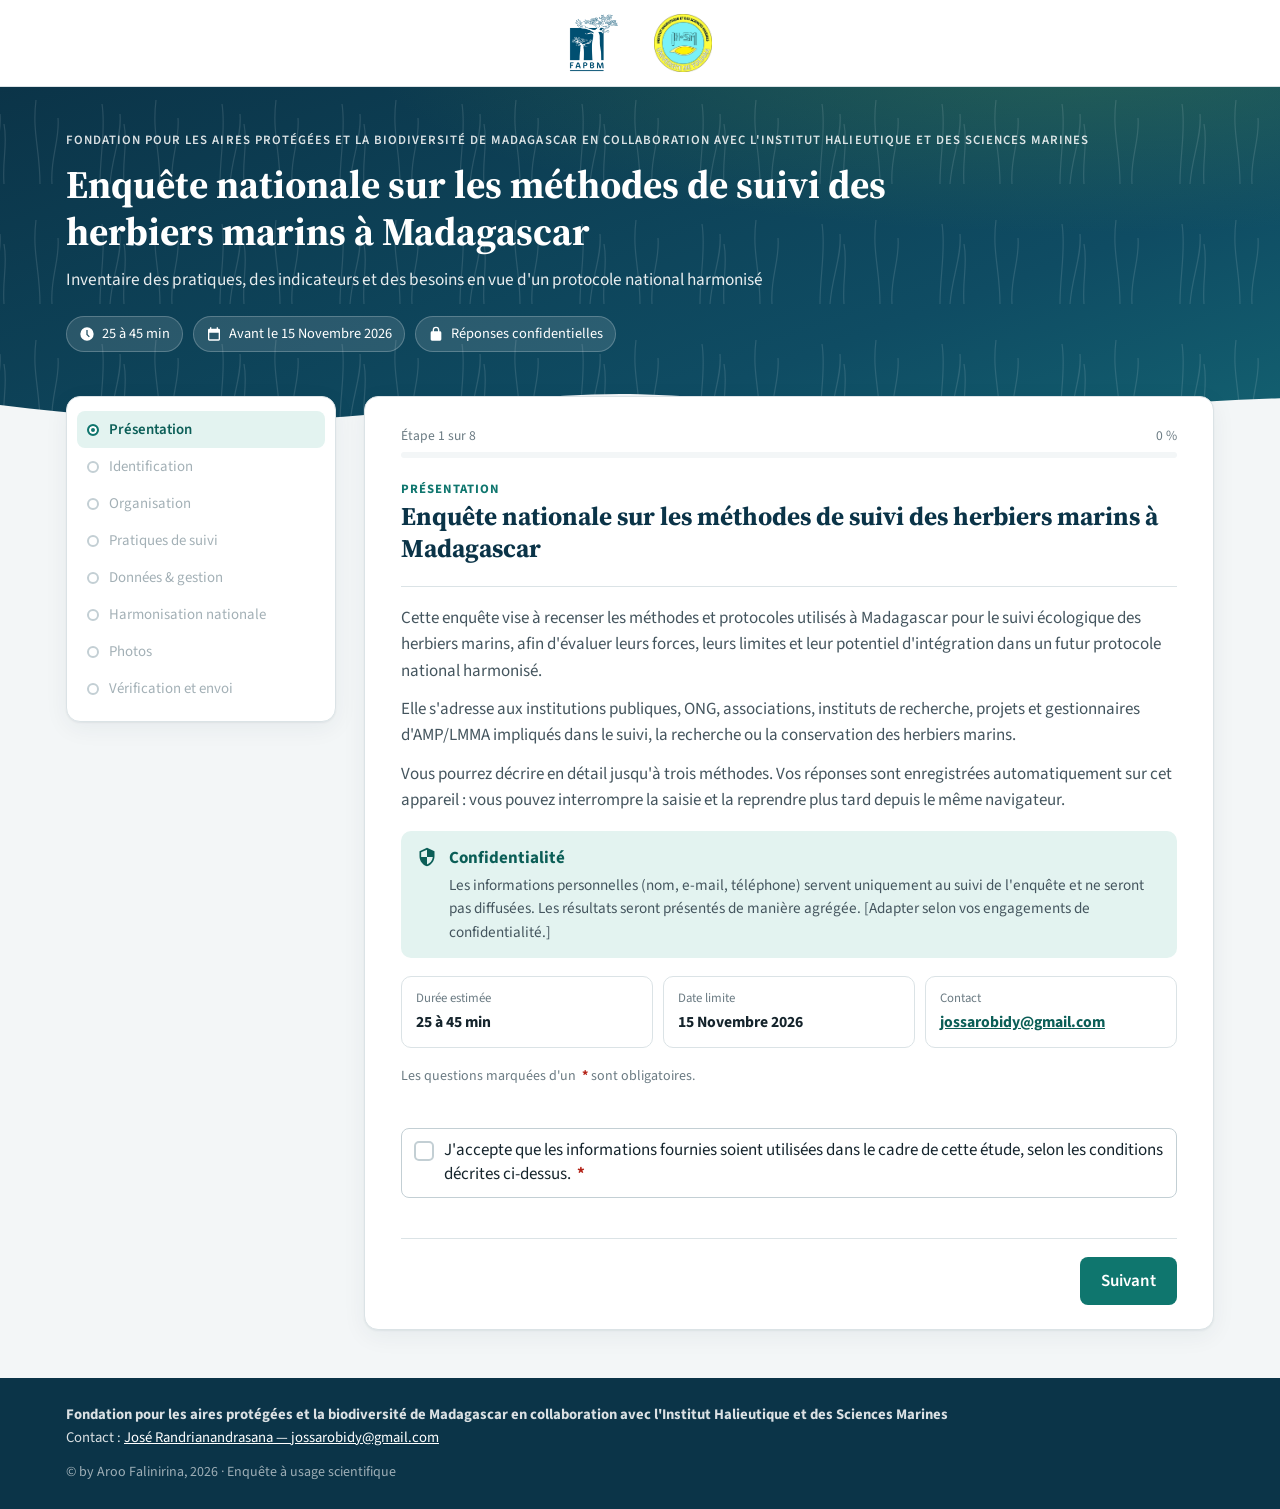
==== index.html @ 2fe5916b "first commit" ====
<!doctype html>
<html lang="fr">
<head>
  <meta charset="utf-8">
  <meta name="viewport" content="width=device-width, initial-scale=1">
  <title>Enquête — Suivi des herbiers marins à Madagascar</title>
  <meta name="description" content="Enquête nationale sur les méthodes de suivi écologique des herbiers marins à Madagascar.">
  <meta name="robots" content="noindex">
  <link rel="icon" href="assets/img/favicon.svg" type="image/svg+xml">
  <link rel="preconnect" href="https://fonts.googleapis.com">
  <link rel="preconnect" href="https://fonts.gstatic.com" crossorigin>
  <link href="https://fonts.googleapis.com/css2?family=Source+Sans+3:wght@400;500;600;700&family=Source+Serif+4:opsz,wght@8..60,600;8..60,700&display=swap" rel="stylesheet">
  <link rel="stylesheet" href="assets/css/style.css">
</head>
<body>
  <header class="topbar">
    <div class="wrap">
      <ul class="logos" id="logos" aria-label="Institutions partenaires"></ul>
    </div>
  </header>

  <section class="hero">
    <div class="wrap hero-inner">
      <p class="hero-org" id="heroOrganizer"></p>
      <h1 id="heroTitle"></h1>
      <p class="hero-sub" id="heroSubtitle"></p>
      <ul class="chips">
        <li><svg viewBox="0 0 24 24" width="16" height="16" aria-hidden="true"><path fill="currentColor" d="M12 2a10 10 0 1 0 0 20 10 10 0 0 0 0-20zm1 10.4 3.2 3.2-1.4 1.4-3.8-3.8V6h2v6.4z"/></svg><span id="chipTime"></span></li>
        <li><svg viewBox="0 0 24 24" width="16" height="16" aria-hidden="true"><path fill="currentColor" d="M19 4h-1V2h-2v2H8V2H6v2H5a2 2 0 0 0-2 2v14a2 2 0 0 0 2 2h14a2 2 0 0 0 2-2V6a2 2 0 0 0-2-2zm0 16H5V10h14v10z"/></svg><span>Avant le <span id="chipDeadline"></span></span></li>
        <li><svg viewBox="0 0 24 24" width="16" height="16" aria-hidden="true"><path fill="currentColor" d="M18 8h-1V6A5 5 0 0 0 7 6v2H6a2 2 0 0 0-2 2v10c0 1.1.9 2 2 2h12a2 2 0 0 0 2-2V10a2 2 0 0 0-2-2zM9 6a3 3 0 0 1 6 0v2H9V6z"/></svg>Réponses confidentielles</li>
      </ul>
    </div>
    <svg class="hero-wave" viewBox="0 0 1440 60" preserveAspectRatio="none" aria-hidden="true"><path d="M0 30c120 20 240 30 360 20S600 10 720 14s240 30 360 30 240-20 360-24v40H0z" fill="var(--bg)"/></svg>
  </section>

  <main class="wrap" id="app">
    <div class="layout">
      <aside class="sidebar" aria-label="Étapes du questionnaire">
        <button type="button" class="nav-toggle" id="navToggle" aria-controls="stepList">
          <span class="muted small">Étape en cours</span><strong id="mobileStepName"></strong>
          <svg viewBox="0 0 24 24" width="20" height="20" aria-hidden="true"><path fill="currentColor" d="M7 10l5 5 5-5z"/></svg>
        </button>
        <nav><ol class="step-list" id="stepList"></ol></nav>
      </aside>

      <div class="panel" id="formTop">
        <div class="progress-wrap">
          <div class="progress-meta"><span id="progressLabel"></span><span id="progressPct"></span></div>
          <div class="progress" role="progressbar" aria-valuemin="0" aria-valuemax="100" aria-valuenow="0"><div class="progress-bar" id="progressBar"></div></div>
        </div>

        <div class="draft-banner" id="draftBanner" hidden>
          <p><strong>Un brouillon a été retrouvé sur cet appareil.</strong> Souhaitez-vous reprendre là où vous vous étiez arrêté(e) ? <span class="muted small">(les photos éventuelles devront être ajoutées à nouveau)</span></p>
          <div><button type="button" class="btn btn-primary btn-sm" id="btnResume">Reprendre</button>
          <button type="button" class="btn btn-ghost btn-sm" id="btnRestart">Recommencer</button></div>
        </div>

        <form id="form" novalidate>
          <div id="stepContainer"></div>
          <div class="form-nav">
            <button type="button" class="btn btn-ghost" id="btnPrev">← Précédent</button>
            <span class="save-state muted small" id="saveState" aria-live="polite"></span>
            <button type="button" class="btn btn-primary" id="btnNext">Suivant</button>
          </div>
        </form>
      </div>
    </div>
  </main>

  <footer class="footer">
    <div class="wrap footer-inner">
      <p><strong id="footerOrganizer"></strong><br>Contact : <a id="footerContact" href="#"></a></p>
      <p class="muted small">©  by Aroo Falinirina, <span id="footerYear"></span> · Enquête à usage scientifique</p>
    </div>
  </footer>

  <script src="assets/js/survey-config.js"></script>
  <script src="assets/js/app.js"></script>
</body>
</html>
---- assets/css/style.css ----
/* ============================================================
   Enquête herbiers marins — feuille de style
   Couleurs principales : modifier les variables ci-dessous
   ============================================================ */
:root {
  color-scheme: light;
  --navy: #0b3448;
  --navy-2: #0f4c63;
  --accent: #0f766e;          /* vert-bleu (boutons, sélection) */
  --accent-strong: #0b5e57;
  --accent-soft: #e3f3f0;
  --seagrass: #4f8f4f;
  --bg: #f3f6f7;
  --surface: #ffffff;
  --ink: #15242c;
  --ink-2: #44555e;
  --muted: #6b7b83;
  --line: #dbe3e6;
  --line-strong: #c3cfd4;
  --danger: #b42318;
  --danger-soft: #fdecea;
  --warn-soft: #fff6e5;
  --radius: 10px;
  --shadow: 0 1px 2px rgba(11, 52, 72, .06), 0 6px 24px rgba(11, 52, 72, .06);
  --font: "Source Sans 3", system-ui, -apple-system, "Segoe UI", Roboto, sans-serif;
  --serif: "Source Serif 4", Georgia, serif;
}

* { box-sizing: border-box; }
html { scroll-behavior: smooth; }
body { margin: 0; background: var(--bg); color: var(--ink); font: 400 17px/1.55 var(--font); -webkit-font-smoothing: antialiased; }
a { color: var(--accent-strong); }
[hidden] { display: none !important; }
.wrap { max-width: 1180px; margin: 0 auto; padding: 0 16px; }
.muted { color: var(--muted); }
.small { font-size: .875rem; }
code { background: var(--accent-soft); padding: 2px 6px; border-radius: 4px; font-size: .95em; }

/* ---------- barre des logos ---------- */
.topbar { background: var(--surface); border-bottom: 1px solid var(--line); }
.logos { list-style: none; margin: 0; padding: 14px 0; display: flex; flex-wrap: wrap; gap: 14px 36px; align-items: center; justify-content: center; }
.logo img { display: block; height: 58px; width: auto; max-width: 170px; object-fit: contain; }
.logo-fallback { display: inline-flex; align-items: center; height: 58px; padding: 0 14px; border: 1px dashed var(--line-strong); border-radius: 6px; color: var(--muted); font-size: .8rem; }

/* ---------- bandeau ---------- */
.hero { position: relative; color: #fff; background:
  radial-gradient(1200px 300px at 85% -10%, rgba(79, 143, 79, .35), transparent 60%),
  linear-gradient(160deg, var(--navy) 0%, var(--navy-2) 70%, #136070 100%); overflow: hidden; }
.hero::before { content: ""; position: absolute; inset: 0; opacity: .12; background-image: url("data:image/svg+xml,%3Csvg xmlns='http://www.w3.org/2000/svg' width='120' height='120' viewBox='0 0 120 120'%3E%3Cg fill='none' stroke='%23ffffff' stroke-width='1.2'%3E%3Cpath d='M20 120c0-30 6-55 2-80M30 120c2-28 12-48 10-70M44 120c-2-24 4-40 0-60'/%3E%3Cpath d='M80 120c0-34-8-52-4-84M92 120c-2-26 8-44 6-66'/%3E%3C/g%3E%3C/svg%3E"); background-position: right bottom; }
.hero-inner { position: relative; padding: 44px 16px 72px; }
.hero-org { margin: 0 0 10px; text-transform: uppercase; letter-spacing: .08em; font-size: .8rem; font-weight: 600; opacity: .85; }
.hero h1 { font-family: var(--serif); font-weight: 700; font-size: clamp(1.6rem, 3.2vw, 2.45rem); line-height: 1.2; margin: 0 0 12px; max-width: 860px; }
.hero-sub { margin: 0 0 22px; max-width: 760px; font-size: 1.08rem; opacity: .9; }
.chips { list-style: none; margin: 0; padding: 0; display: flex; flex-wrap: wrap; gap: 10px; }
.chips li { display: inline-flex; align-items: center; gap: 7px; padding: 6px 12px; border-radius: 999px; background: rgba(255,255,255,.12); border: 1px solid rgba(255,255,255,.22); font-size: .9rem; }
.chips span { margin-left: 0; }
.hero-wave { position: absolute; bottom: -1px; left: 0; width: 100%; height: 40px; }

/* ---------- mise en page ---------- */
.layout { display: grid; grid-template-columns: 270px 1fr; gap: 28px; align-items: start; margin-top: -28px; position: relative; padding-bottom: 48px; }
.panel { background: var(--surface); border: 1px solid var(--line); border-radius: 14px; box-shadow: var(--shadow); padding: 28px 36px 24px; min-width: 0; }

/* ---------- barre latérale ---------- */
.sidebar { position: sticky; top: 16px; background: var(--surface); border: 1px solid var(--line); border-radius: 14px; box-shadow: var(--shadow); padding: 14px 10px; max-height: calc(100vh - 32px); overflow: auto; }
.nav-toggle { display: none; }
.step-list, .step-list ol { list-style: none; margin: 0; padding: 0; }
.step-group { margin: 10px 0 4px; padding-top: 10px; border-top: 1px solid var(--line); }
.group-title { display: block; padding: 0 10px 4px; font-size: .74rem; text-transform: uppercase; letter-spacing: .06em; font-weight: 700; color: var(--accent-strong); overflow: hidden; text-overflow: ellipsis; white-space: nowrap; }
.step-link { display: flex; align-items: center; gap: 10px; width: 100%; padding: 7px 10px; border: 0; background: none; border-radius: 8px; text-align: left; font: inherit; font-size: .93rem; color: var(--ink-2); cursor: pointer; }
.step-link:hover:not(:disabled) { background: var(--bg); }
.step-link:disabled { cursor: default; color: #a3b0b6; }
.step-dot { flex: none; width: 12px; height: 12px; border-radius: 50%; border: 2px solid var(--line-strong); background: var(--surface); }
.step-link.is-done .step-dot { background: var(--accent); border-color: var(--accent); }
.step-link.is-current { background: var(--accent-soft); color: var(--accent-strong); font-weight: 600; }
.step-link.is-current .step-dot { border-color: var(--accent); box-shadow: inset 0 0 0 2px #fff; background: var(--accent); }

/* ---------- progression ---------- */
.progress-wrap { margin-bottom: 22px; }
.progress-meta { display: flex; justify-content: space-between; font-size: .85rem; color: var(--muted); margin-bottom: 6px; }
.progress { height: 6px; background: var(--bg); border-radius: 999px; overflow: hidden; }
.progress-bar { height: 100%; width: 0; background: linear-gradient(90deg, var(--accent), var(--seagrass)); transition: width .35s ease; }

/* ---------- en-tête d'étape ---------- */
.eyebrow { margin: 0 0 4px; font-size: .8rem; text-transform: uppercase; letter-spacing: .08em; font-weight: 700; color: var(--accent); }
.step-head { margin-bottom: 18px; padding-bottom: 16px; border-bottom: 1px solid var(--line); }
.step-head h2 { font-family: var(--serif); font-size: 1.6rem; line-height: 1.25; margin: 0 0 6px; color: var(--navy); }
.step-head p { margin: 4px 0 0; }
.method-banner { display: flex; flex-wrap: wrap; align-items: center; gap: 8px 12px; margin-bottom: 14px; padding: 10px 14px; background: linear-gradient(90deg, var(--accent-soft), #f2f8f1); border-left: 4px solid var(--seagrass); border-radius: 8px; }
.method-tag { font-size: .78rem; font-weight: 700; text-transform: uppercase; letter-spacing: .05em; color: var(--seagrass); }
.sub-section { font-size: 1.02rem; color: var(--navy); margin: 30px 0 4px; padding-top: 18px; border-top: 1px dashed var(--line); }
.sub-section:first-of-type { border-top: 0; padding-top: 0; margin-top: 8px; }

/* ---------- accueil ---------- */
.intro p { margin: 0 0 12px; color: var(--ink-2); }
.notice { display: flex; gap: 12px; padding: 14px 16px; margin: 18px 0; border-radius: var(--radius); background: var(--accent-soft); color: var(--accent-strong); }
.notice svg { flex: none; margin-top: 2px; }
.notice p { margin: 2px 0 0; color: var(--ink-2); font-size: .95rem; }
.facts { list-style: none; margin: 18px 0; padding: 0; display: grid; grid-template-columns: repeat(3, 1fr); gap: 10px; }
.facts li { padding: 12px 14px; border: 1px solid var(--line); border-radius: var(--radius); }
.facts span { display: block; font-size: .8rem; color: var(--muted); }
.facts strong { font-size: .98rem; word-break: break-word; }

/* ---------- questions ---------- */
.q { padding: 18px 0; border-bottom: 1px solid #edf1f2; scroll-margin-top: 90px; }
.q:last-child { border-bottom: 0; }
.q-head { display: flex; gap: 10px; align-items: baseline; }
.q-num { flex: none; display: inline-block; min-width: 38px; padding: 1px 6px; border-radius: 5px; background: var(--bg); color: var(--muted); font-size: .78rem; font-weight: 700; text-align: center; }
.q-label { font-weight: 600; color: var(--ink); }
.req { color: var(--danger); margin-left: 3px; font-weight: 700; }
.q-help { margin: 4px 0 0 48px; font-size: .9rem; color: var(--muted); }
.q-field { margin: 10px 0 0 48px; }
.q-error { margin: 6px 0 0 48px; color: var(--danger); font-size: .9rem; font-weight: 600; min-height: 0; }
.q-error:empty { display: none; }
.q.has-error .input { border-color: var(--danger); }
.q.has-error .choice { border-color: #f1b8b2; }

.input { width: 100%; padding: 10px 12px; font: inherit; font-size: 1rem; color: var(--ink); background: #fff; border: 1px solid var(--line-strong); border-radius: 8px; transition: border-color .15s, box-shadow .15s; }
.input:focus { outline: none; border-color: var(--accent); box-shadow: 0 0 0 3px rgba(15, 118, 110, .15); }
textarea.input { resize: vertical; min-height: 96px; }
.num-wrap { display: flex; align-items: center; gap: 8px; max-width: 240px; }
.unit { color: var(--muted); font-weight: 600; }
select.input { appearance: none; background: #fff url("data:image/svg+xml,%3Csvg xmlns='http://www.w3.org/2000/svg' width='12' height='8'%3E%3Cpath d='M1 1l5 5 5-5' fill='none' stroke='%236b7b83' stroke-width='2'/%3E%3C/svg%3E") no-repeat right 12px center; padding-right: 34px; }

/* choix */
.choices { display: grid; gap: 8px; }
.choices-2col { grid-template-columns: repeat(2, minmax(0, 1fr)); }
.choice { position: relative; display: flex; gap: 10px; align-items: flex-start; padding: 10px 12px; border: 1px solid var(--line); border-radius: 8px; cursor: pointer; background: #fff; transition: border-color .15s, background .15s; }
.choice:hover { border-color: var(--line-strong); background: #fafcfc; }
.choice input { position: absolute; opacity: 0; width: 1px; height: 1px; }
.mark { flex: none; width: 20px; height: 20px; margin-top: 2px; border: 2px solid var(--line-strong); background: #fff; display: grid; place-items: center; transition: all .15s; }
.choice input[type="radio"] + .mark { border-radius: 50%; }
.choice input[type="checkbox"] + .mark { border-radius: 5px; }
.choice input:checked + .mark { border-color: var(--accent); background: var(--accent); }
.choice input[type="radio"]:checked + .mark { box-shadow: inset 0 0 0 3px #fff; }
.choice input[type="checkbox"]:checked + .mark::after { content: ""; width: 5px; height: 10px; border: solid #fff; border-width: 0 2px 2px 0; transform: rotate(45deg) translate(-1px, -1px); }
.choice:has(input:checked) { border-color: var(--accent); background: var(--accent-soft); }
.choice input:focus-visible + .mark { box-shadow: 0 0 0 3px rgba(15, 118, 110, .25); }
.choice.is-disabled { opacity: .5; cursor: not-allowed; }
.choice-text { line-height: 1.4; }
.choice-consent { margin-top: 8px; border-color: var(--line-strong); }
.other-wrap { margin-top: 8px; }
.explain-label { display: block; margin: 12px 0 6px; font-weight: 600; font-size: .95rem; color: var(--ink-2); }

/* échelle 1–5 */
.scale { display: grid; grid-template-columns: repeat(5, 1fr); gap: 8px; }
.scale-item { cursor: pointer; }
.scale-item input { position: absolute; opacity: 0; width: 1px; height: 1px; }
.scale-box { display: flex; flex-direction: column; align-items: center; gap: 2px; height: 100%; padding: 10px 6px; border: 1px solid var(--line); border-radius: 8px; text-align: center; transition: all .15s; }
.scale-num { font-size: 1.25rem; font-weight: 700; color: var(--navy); }
.scale-txt { font-size: .8rem; line-height: 1.25; color: var(--muted); }
.scale-item:hover .scale-box { border-color: var(--line-strong); }
.scale-item input:checked + .scale-box { background: var(--accent); border-color: var(--accent); }
.scale-item input:checked + .scale-box .scale-num, .scale-item input:checked + .scale-box .scale-txt { color: #fff; }
.scale-item input:focus-visible + .scale-box { box-shadow: 0 0 0 3px rgba(15, 118, 110, .25); }

/* classement */
.rank { display: grid; gap: 8px; max-width: 560px; }
.rank-row { display: flex; align-items: center; gap: 10px; }
.rank-badge { flex: none; width: 30px; height: 30px; border-radius: 50%; display: grid; place-items: center; background: var(--navy); color: #fff; font-weight: 700; }

/* photos */
.dropzone { display: grid; place-items: center; gap: 2px; padding: 26px 16px; border: 2px dashed var(--line-strong); border-radius: var(--radius); text-align: center; color: var(--accent-strong); cursor: pointer; background: #fafcfc; transition: all .15s; }
.dropzone p { margin: 0; color: var(--ink-2); }
.dropzone:hover, .dropzone.is-over, .dropzone:focus { outline: none; border-color: var(--accent); background: var(--accent-soft); }
.thumbs { list-style: none; padding: 0; margin: 12px 0 0; display: grid; grid-template-columns: repeat(auto-fill, minmax(150px, 1fr)); gap: 10px; }
.thumbs li { position: relative; border: 1px solid var(--line); border-radius: 8px; overflow: hidden; background: #fff; }
.thumbs img { display: block; width: 100%; height: 110px; object-fit: cover; }
.thumb-name { display: block; padding: 6px 8px; font-size: .8rem; word-break: break-all; }
.thumb-del { position: absolute; top: 6px; right: 6px; width: 26px; height: 26px; border: 0; border-radius: 50%; background: rgba(0,0,0,.6); color: #fff; font-size: 18px; line-height: 1; cursor: pointer; }

/* ---------- navigation ---------- */
.form-nav { display: flex; align-items: center; justify-content: space-between; gap: 12px; margin-top: 22px; padding-top: 18px; border-top: 1px solid var(--line); }
.btn { display: inline-flex; align-items: center; justify-content: center; gap: 8px; padding: 10px 20px; font: inherit; font-weight: 600; border-radius: 8px; border: 1px solid transparent; cursor: pointer; transition: all .15s; text-decoration: none; }
.btn-primary { background: var(--accent); color: #fff; }
.btn-primary:hover:not(:disabled) { background: var(--accent-strong); }
.btn-primary:disabled { background: #9fb9b6; cursor: not-allowed; }
.btn-ghost { background: #fff; color: var(--ink-2); border-color: var(--line-strong); }
.btn-ghost:hover { border-color: var(--accent); color: var(--accent-strong); }
.btn-sm { padding: 6px 12px; font-size: .88rem; }
.btn-lg { padding: 14px 28px; font-size: 1.05rem; }
.btn:focus-visible { outline: 3px solid rgba(15, 118, 110, .35); outline-offset: 2px; }
.save-state { text-align: center; }
#btnPrev[hidden] + .save-state { margin-right: auto; }

.draft-banner { display: flex; flex-wrap: wrap; gap: 10px 16px; align-items: center; justify-content: space-between; padding: 12px 16px; margin-bottom: 18px; background: var(--warn-soft); border: 1px solid #f4dcae; border-radius: var(--radius); }
.draft-banner p { margin: 0; flex: 1 1 320px; }
.draft-banner div { display: flex; gap: 8px; }

/* ---------- récapitulatif ---------- */
.recap-block { border: 1px solid var(--line); border-radius: var(--radius); margin-bottom: 14px; overflow: hidden; }
.recap-block header { display: flex; justify-content: space-between; align-items: center; gap: 12px; padding: 10px 16px; background: #f8fafb; border-bottom: 1px solid var(--line); }
.recap-block h3 { margin: 0; font-size: 1.02rem; color: var(--navy); }
.recap-block.is-incomplete { border-color: #f1b8b2; }
.recap-block dl { margin: 0; padding: 4px 16px 10px; }
.recap-row { display: grid; grid-template-columns: minmax(0, 1.3fr) minmax(0, 1fr); gap: 4px 20px; padding: 8px 0; border-bottom: 1px solid #f0f3f4; font-size: .92rem; }
.recap-row:last-child { border-bottom: 0; }
.recap-row dt { color: var(--ink-2); }
.recap-row dd { margin: 0; font-weight: 600; word-break: break-word; }
.warn { margin: 10px 16px; padding: 8px 12px; border-radius: 6px; background: var(--danger-soft); color: var(--danger); font-size: .92rem; font-weight: 600; }
.ok { margin: 10px 0; padding: 8px 12px; border-radius: 6px; background: var(--accent-soft); color: var(--accent-strong); }
.submit-zone { display: flex; flex-direction: column; align-items: center; gap: 12px; margin: 26px 0 6px; }
.submit-zone .warn { margin: 0; }
.hp { position: absolute; left: -9999px; }
.spinner { width: 16px; height: 16px; border: 2px solid rgba(255,255,255,.4); border-top-color: #fff; border-radius: 50%; animation: spin .8s linear infinite; }
@keyframes spin { to { transform: rotate(360deg); } }

.thanks { max-width: 640px; margin: -28px auto 60px; text-align: center; padding: 48px 28px; position: relative; }
.thanks h2 { font-family: var(--serif); color: var(--navy); font-size: 1.8rem; margin: 14px 0 6px; }

/* ---------- pied de page ---------- */
.footer { background: var(--navy); color: rgba(255,255,255,.85); padding: 26px 0; font-size: .92rem; }
.footer a { color: #fff; }
.footer .muted { color: rgba(255,255,255,.6); }
.footer-inner { display: flex; flex-wrap: wrap; justify-content: space-between; gap: 12px; align-items: flex-end; }
.footer p { margin: 0; }

/* ---------- mobile ---------- */
@media (max-width: 900px) {
  .layout { grid-template-columns: 1fr; gap: 12px; margin-top: -24px; }
  .sidebar { position: sticky; top: 0; z-index: 10; padding: 0; border-radius: 12px; max-height: none; overflow: visible; }
  .nav-toggle { display: grid; grid-template-columns: 1fr auto; grid-template-rows: auto auto; align-items: center; width: 100%; padding: 10px 14px; background: none; border: 0; font: inherit; text-align: left; cursor: pointer; }
  .nav-toggle strong { grid-row: 2; color: var(--navy); }
  .nav-toggle svg { grid-row: 1 / 3; grid-column: 2; transition: transform .2s; }
  .sidebar nav { display: none; padding: 0 8px 10px; max-height: 60vh; overflow: auto; border-top: 1px solid var(--line); }
  body.nav-open .sidebar nav { display: block; }
  body.nav-open .nav-toggle svg { transform: rotate(180deg); }
  .panel { padding: 20px 16px 18px; }
  .facts { grid-template-columns: 1fr; }
  .choices-2col { grid-template-columns: 1fr; }
  .q-help, .q-field, .q-error { margin-left: 0; }
  .scale { grid-template-columns: 1fr; }
  .scale-box { flex-direction: row; justify-content: flex-start; gap: 12px; padding: 8px 12px; text-align: left; }
  .scale-num { font-size: 1.05rem; min-width: 18px; }
  .recap-row { grid-template-columns: 1fr; }
  .logo img { height: 42px; max-width: 120px; }
  .logos { gap: 12px 22px; }
  .hero-inner { padding: 30px 16px 60px; }
  .form-nav { flex-wrap: wrap; }
  .save-state { order: 3; width: 100%; }
}

@media print {
  .topbar, .sidebar, .form-nav, .hero-wave { display: none; }
  .layout { display: block; margin: 0; }
}
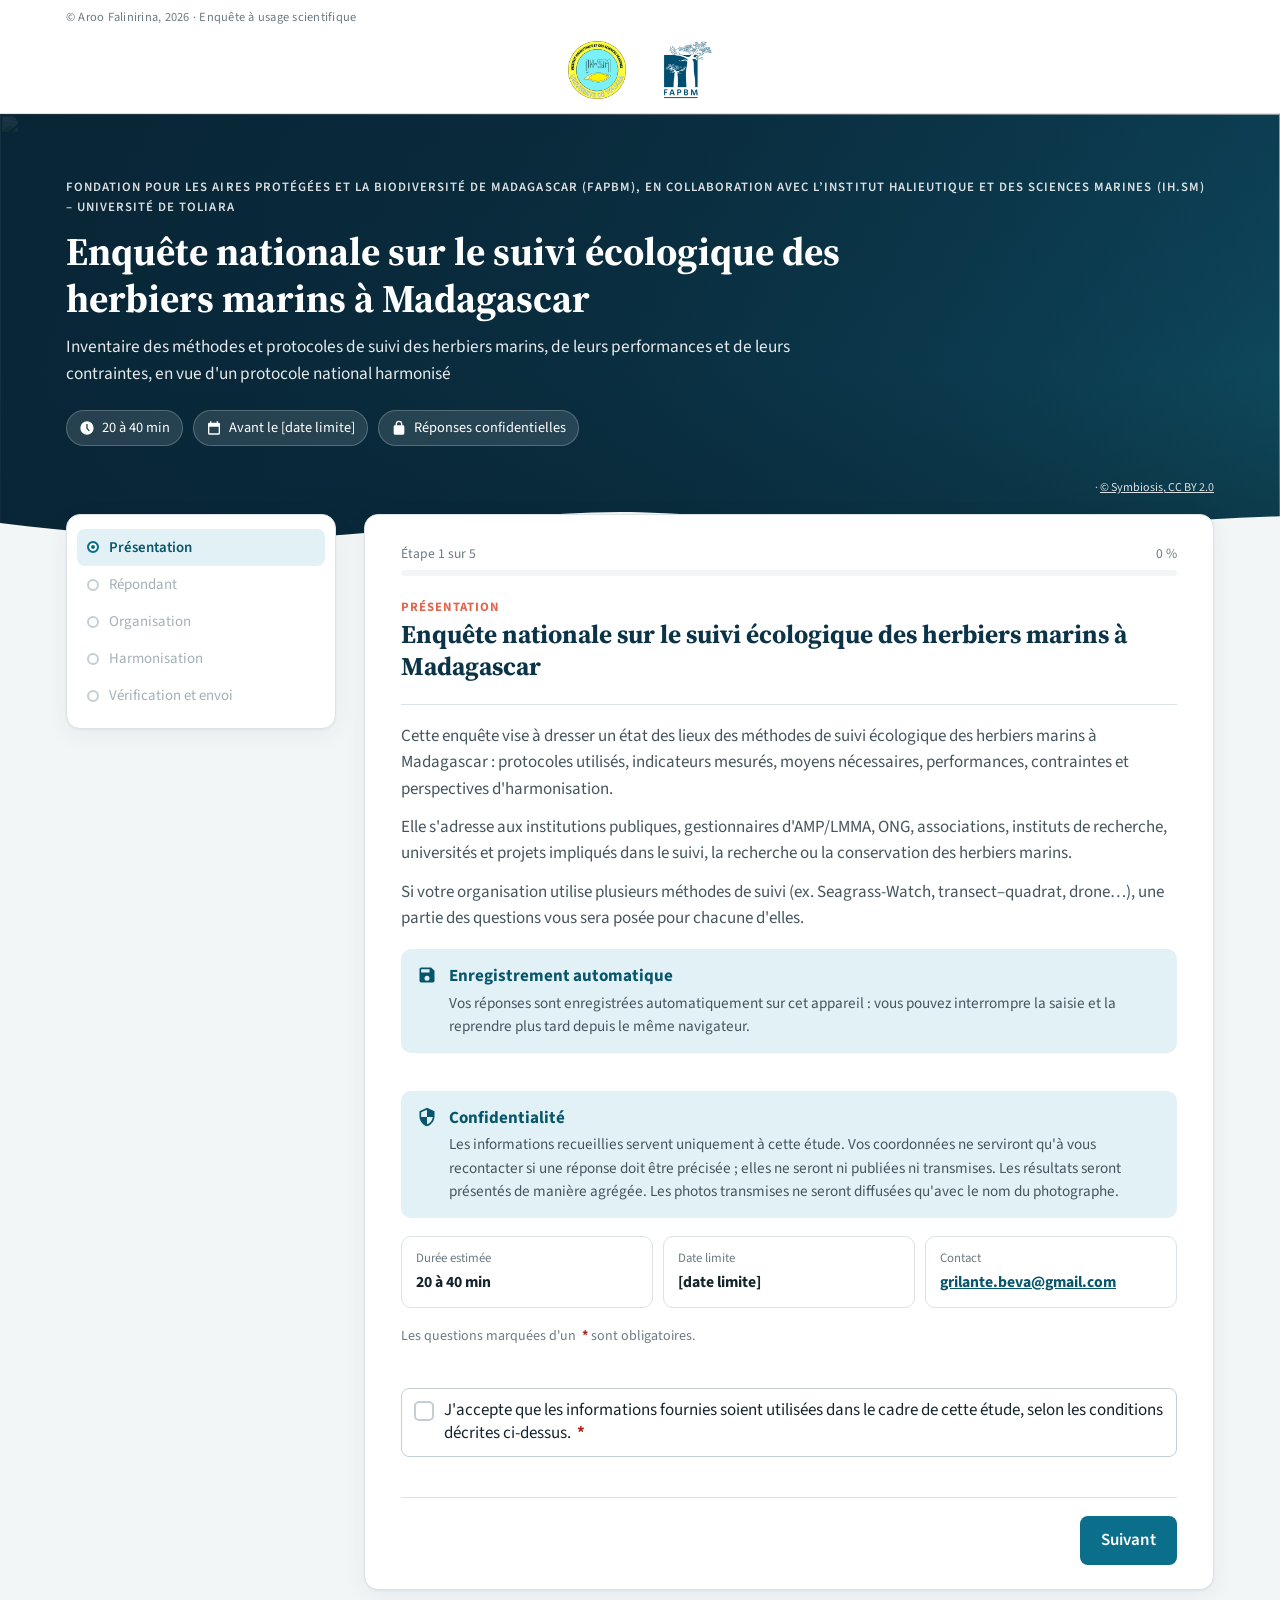
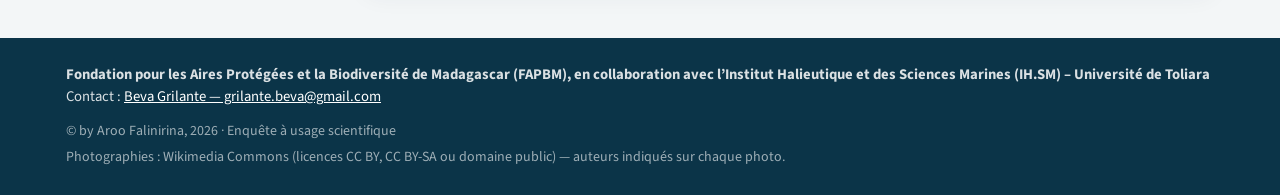
==== commit 1b3a8793: "update page" ====
--- a/index.html
+++ b/index.html
@@ -15,11 +15,13 @@
 <body>
   <header class="topbar">
     <div class="wrap">
+    <p class="topbar-note">© Aroo Falinirina,  <span id="headerYear"></span> · Enquête à usage scientifique</p>
       <ul class="logos" id="logos" aria-label="Institutions partenaires"></ul>
     </div>
   </header>
 
   <section class="hero">
+    <div class="hero-photo" id="heroPhoto" aria-hidden="true"></div>
     <div class="wrap hero-inner">
       <p class="hero-org" id="heroOrganizer"></p>
       <h1 id="heroTitle"></h1>
@@ -30,6 +32,7 @@
         <li><svg viewBox="0 0 24 24" width="16" height="16" aria-hidden="true"><path fill="currentColor" d="M18 8h-1V6A5 5 0 0 0 7 6v2H6a2 2 0 0 0-2 2v10c0 1.1.9 2 2 2h12a2 2 0 0 0 2-2V10a2 2 0 0 0-2-2zM9 6a3 3 0 0 1 6 0v2H9V6z"/></svg>Réponses confidentielles</li>
       </ul>
     </div>
+    <p class="hero-credit wrap small" id="heroCredit"></p>
     <svg class="hero-wave" viewBox="0 0 1440 60" preserveAspectRatio="none" aria-hidden="true"><path d="M0 30c120 20 240 30 360 20S600 10 720 14s240 30 360 30 240-20 360-24v40H0z" fill="var(--bg)"/></svg>
   </section>
 
@@ -50,7 +53,7 @@
         </div>
 
         <div class="draft-banner" id="draftBanner" hidden>
-          <p><strong>Un brouillon a été retrouvé sur cet appareil.</strong> Souhaitez-vous reprendre là où vous vous étiez arrêté(e) ? <span class="muted small">(les photos éventuelles devront être ajoutées à nouveau)</span></p>
+          <p><strong>Un brouillon a été retrouvé sur cet appareil.</strong> Souhaitez-vous reprendre là où vous vous étiez arrêté(e) ? <span class="muted small">(les fichiers joints éventuels devront être ajoutés à nouveau)</span></p>
           <div><button type="button" class="btn btn-primary btn-sm" id="btnResume">Reprendre</button>
           <button type="button" class="btn btn-ghost btn-sm" id="btnRestart">Recommencer</button></div>
         </div>
@@ -70,7 +73,7 @@
   <footer class="footer">
     <div class="wrap footer-inner">
       <p><strong id="footerOrganizer"></strong><br>Contact : <a id="footerContact" href="#"></a></p>
-      <p class="muted small">©  by Aroo Falinirina, <span id="footerYear"></span> · Enquête à usage scientifique</p>
+      <p class="muted small">© by Aroo Falinirina,  <span id="footerYear"></span> · Enquête à usage scientifique<br><span id="photoCredits"></span></p>
     </div>
   </footer>
 
--- a/assets/css/style.css
+++ b/assets/css/style.css
@@ -1,15 +1,17 @@
 /* ============================================================
-   Enquête herbiers marins — feuille de style
+   Enquête suivi des herbiers marins — feuille de style
    Couleurs principales : modifier les variables ci-dessous
    ============================================================ */
 :root {
   color-scheme: light;
   --navy: #0b3448;
   --navy-2: #0f4c63;
-  --accent: #0f766e;          /* vert-bleu (boutons, sélection) */
-  --accent-strong: #0b5e57;
-  --accent-soft: #e3f3f0;
-  --seagrass: #4f8f4f;
+  --accent: #0b6e8a;          /* bleu lagon (boutons, sélection) */
+  --accent-strong: #08566c;
+  --accent-soft: #e2f1f5;
+  --coral: #e2674f;           /* corail (accents, progression) */
+  --coral-soft: #fcebe7;
+  --seagrass: var(--coral);   /* alias conservé pour compatibilité avec la feuille herbiers */
   --bg: #f3f6f7;
   --surface: #ffffff;
   --ink: #15242c;
@@ -38,26 +40,30 @@
 
 /* ---------- barre des logos ---------- */
 .topbar { background: var(--surface); border-bottom: 1px solid var(--line); }
+.topbar-note { margin: 0; padding: 8px 0 0; text-align: left; font-size: .78rem; letter-spacing: .02em; color: var(--muted, #6b6a66); }
 .logos { list-style: none; margin: 0; padding: 14px 0; display: flex; flex-wrap: wrap; gap: 14px 36px; align-items: center; justify-content: center; }
 .logo img { display: block; height: 58px; width: auto; max-width: 170px; object-fit: contain; }
 .logo-fallback { display: inline-flex; align-items: center; height: 58px; padding: 0 14px; border: 1px dashed var(--line-strong); border-radius: 6px; color: var(--muted); font-size: .8rem; }
 
 /* ---------- bandeau ---------- */
-.hero { position: relative; color: #fff; background:
-  radial-gradient(1200px 300px at 85% -10%, rgba(79, 143, 79, .35), transparent 60%),
-  linear-gradient(160deg, var(--navy) 0%, var(--navy-2) 70%, #136070 100%); overflow: hidden; }
-.hero::before { content: ""; position: absolute; inset: 0; opacity: .12; background-image: url("data:image/svg+xml,%3Csvg xmlns='http://www.w3.org/2000/svg' width='120' height='120' viewBox='0 0 120 120'%3E%3Cg fill='none' stroke='%23ffffff' stroke-width='1.2'%3E%3Cpath d='M20 120c0-30 6-55 2-80M30 120c2-28 12-48 10-70M44 120c-2-24 4-40 0-60'/%3E%3Cpath d='M80 120c0-34-8-52-4-84M92 120c-2-26 8-44 6-66'/%3E%3C/g%3E%3C/svg%3E"); background-position: right bottom; }
-.hero-inner { position: relative; padding: 44px 16px 72px; }
+.hero { position: relative; color: #fff; background: linear-gradient(160deg, var(--navy) 0%, var(--navy-2) 70%, #136070 100%); overflow: hidden; }
+.hero-photo { position: absolute; inset: 0; }
+.hero-photo img { width: 100%; height: 100%; object-fit: cover; object-position: center 55%; display: block; }
+/* voile sombre pour garantir la lisibilité du texte sur la photo */
+.hero::after { content: ""; position: absolute; inset: 0; background: linear-gradient(90deg, rgba(8, 36, 52, .92) 0%, rgba(8, 36, 52, .72) 45%, rgba(8, 36, 52, .25) 100%), linear-gradient(0deg, rgba(8, 36, 52, .55), transparent 40%); pointer-events: none; }
+.hero-inner { position: relative; z-index: 1; padding: 64px 16px 96px; }
+.hero-credit { position: absolute; z-index: 1; right: 0; left: 0; bottom: 44px; margin: 0 auto; text-align: right; color: rgba(255,255,255,.75); font-size: .75rem; }
+.hero-credit a { color: rgba(255,255,255,.85); }
 .hero-org { margin: 0 0 10px; text-transform: uppercase; letter-spacing: .08em; font-size: .8rem; font-weight: 600; opacity: .85; }
 .hero h1 { font-family: var(--serif); font-weight: 700; font-size: clamp(1.6rem, 3.2vw, 2.45rem); line-height: 1.2; margin: 0 0 12px; max-width: 860px; }
 .hero-sub { margin: 0 0 22px; max-width: 760px; font-size: 1.08rem; opacity: .9; }
 .chips { list-style: none; margin: 0; padding: 0; display: flex; flex-wrap: wrap; gap: 10px; }
 .chips li { display: inline-flex; align-items: center; gap: 7px; padding: 6px 12px; border-radius: 999px; background: rgba(255,255,255,.12); border: 1px solid rgba(255,255,255,.22); font-size: .9rem; }
 .chips span { margin-left: 0; }
-.hero-wave { position: absolute; bottom: -1px; left: 0; width: 100%; height: 40px; }
+.hero-wave { position: absolute; z-index: 1; bottom: -1px; left: 0; width: 100%; height: 40px; }
 
 /* ---------- mise en page ---------- */
-.layout { display: grid; grid-template-columns: 270px 1fr; gap: 28px; align-items: start; margin-top: -28px; position: relative; padding-bottom: 48px; }
+.layout { display: grid; grid-template-columns: 270px 1fr; gap: 28px; align-items: start; margin-top: -28px; position: relative; z-index: 2; padding-bottom: 48px; }
 .panel { background: var(--surface); border: 1px solid var(--line); border-radius: 14px; box-shadow: var(--shadow); padding: 28px 36px 24px; min-width: 0; }
 
 /* ---------- barre latérale ---------- */
@@ -78,17 +84,30 @@
 .progress-wrap { margin-bottom: 22px; }
 .progress-meta { display: flex; justify-content: space-between; font-size: .85rem; color: var(--muted); margin-bottom: 6px; }
 .progress { height: 6px; background: var(--bg); border-radius: 999px; overflow: hidden; }
-.progress-bar { height: 100%; width: 0; background: linear-gradient(90deg, var(--accent), var(--seagrass)); transition: width .35s ease; }
+.progress-bar { height: 100%; width: 0; background: linear-gradient(90deg, var(--accent), var(--coral)); transition: width .35s ease; }
 
 /* ---------- en-tête d'étape ---------- */
-.eyebrow { margin: 0 0 4px; font-size: .8rem; text-transform: uppercase; letter-spacing: .08em; font-weight: 700; color: var(--accent); }
+.eyebrow { margin: 0 0 4px; font-size: .8rem; text-transform: uppercase; letter-spacing: .08em; font-weight: 700; color: var(--coral); }
 .step-head { margin-bottom: 18px; padding-bottom: 16px; border-bottom: 1px solid var(--line); }
 .step-head h2 { font-family: var(--serif); font-size: 1.6rem; line-height: 1.25; margin: 0 0 6px; color: var(--navy); }
 .step-head p { margin: 4px 0 0; }
-.method-banner { display: flex; flex-wrap: wrap; align-items: center; gap: 8px 12px; margin-bottom: 14px; padding: 10px 14px; background: linear-gradient(90deg, var(--accent-soft), #f2f8f1); border-left: 4px solid var(--seagrass); border-radius: 8px; }
+.method-banner { display: flex; flex-wrap: wrap; align-items: center; gap: 8px 12px; margin-bottom: 14px; padding: 10px 14px; background: linear-gradient(90deg, var(--accent-soft), var(--coral-soft)); border-left: 4px solid var(--seagrass); border-radius: 8px; }
 .method-tag { font-size: .78rem; font-weight: 700; text-transform: uppercase; letter-spacing: .05em; color: var(--seagrass); }
 .sub-section { font-size: 1.02rem; color: var(--navy); margin: 30px 0 4px; padding-top: 18px; border-top: 1px dashed var(--line); }
 .sub-section:first-of-type { border-top: 0; padding-top: 0; margin-top: 8px; }
+
+/* ---------- photos ---------- */
+.photo { position: relative; margin: 0; overflow: hidden; border-radius: var(--radius); background: var(--navy-2); }
+.photo img { display: block; width: 100%; height: 100%; object-fit: cover; }
+.photo figcaption { position: absolute; left: 0; right: 0; bottom: 0; display: flex; flex-wrap: wrap; justify-content: space-between; gap: 2px 10px; padding: 22px 12px 8px; font-size: .78rem; color: #fff; background: linear-gradient(0deg, rgba(8, 36, 52, .85), transparent); }
+.photo figcaption a { color: rgba(255,255,255,.8); text-decoration: none; }
+.photo figcaption a:hover { text-decoration: underline; }
+.photo.no-photo { display: none; }
+.photo-banner { height: 170px; margin: 0 0 22px; }
+.photo-mosaic { display: grid; grid-template-columns: 1.4fr 1fr 1fr; gap: 10px; margin: 20px 0 6px; }
+.photo-mosaic .photo { height: 190px; }
+.photo-thanks { height: 240px; margin: -48px -28px 24px; border-radius: 14px 14px 0 0; }
+.footer #photoCredits { display: inline-block; margin-top: 4px; }
 
 /* ---------- accueil ---------- */
 .intro p { margin: 0 0 12px; color: var(--ink-2); }
@@ -141,6 +160,12 @@
 .other-wrap { margin-top: 8px; }
 .explain-label { display: block; margin: 12px 0 6px; font-weight: 600; font-size: .95rem; color: var(--ink-2); }
 
+/* nombre + unité, grilles */
+.input-unit { width: auto; min-width: 84px; }
+.grid-rows { display: grid; gap: 8px; max-width: 560px; }
+.grid-row { display: grid; grid-template-columns: 1fr 200px; align-items: center; gap: 12px; padding: 6px 0; border-bottom: 1px dashed var(--line); }
+.grid-row:last-child { border-bottom: 0; }
+
 /* échelle 1–5 */
 .scale { display: grid; grid-template-columns: repeat(5, 1fr); gap: 8px; }
 .scale-item { cursor: pointer; }
@@ -204,7 +229,7 @@
 .spinner { width: 16px; height: 16px; border: 2px solid rgba(255,255,255,.4); border-top-color: #fff; border-radius: 50%; animation: spin .8s linear infinite; }
 @keyframes spin { to { transform: rotate(360deg); } }
 
-.thanks { max-width: 640px; margin: -28px auto 60px; text-align: center; padding: 48px 28px; position: relative; }
+.thanks { max-width: 640px; margin: -28px auto 60px; text-align: center; padding: 48px 28px; position: relative; z-index: 2; overflow: hidden; }
 .thanks h2 { font-family: var(--serif); color: var(--navy); font-size: 1.8rem; margin: 14px 0 6px; }
 
 /* ---------- pied de page ---------- */
@@ -234,7 +259,13 @@
   .recap-row { grid-template-columns: 1fr; }
   .logo img { height: 42px; max-width: 120px; }
   .logos { gap: 12px 22px; }
-  .hero-inner { padding: 30px 16px 60px; }
+  .hero-inner { padding: 36px 16px 80px; }
+  .hero-credit { bottom: 40px; text-align: left; padding: 0 16px; }
+  .photo-banner { height: 120px; margin: 0 0 18px; }
+  .photo-mosaic { grid-template-columns: 1fr 1fr; }
+  .photo-mosaic .photo:first-child { grid-column: 1 / -1; }
+  .photo-mosaic .photo { height: 150px; }
+  .grid-row { grid-template-columns: 1fr; gap: 4px; }
   .form-nav { flex-wrap: wrap; }
   .save-state { order: 3; width: 100%; }
 }
@@ -243,3 +274,8 @@
   .topbar, .sidebar, .form-nav, .hero-wave { display: none; }
   .layout { display: block; margin: 0; }
 }
+
+/* Groupes d'options (listes longues) et fichiers joints non-image */
+.choice-groups { display: grid; gap: 16px; }
+.choice-group-title { margin: 0 0 6px; font-size: .8rem; font-weight: 700; text-transform: uppercase; letter-spacing: .05em; color: var(--accent-strong); }
+.file-icon { display: grid; place-items: center; height: 110px; font-weight: 700; font-size: 1.1rem; letter-spacing: .06em; color: var(--accent-strong); background: var(--accent-soft); }
